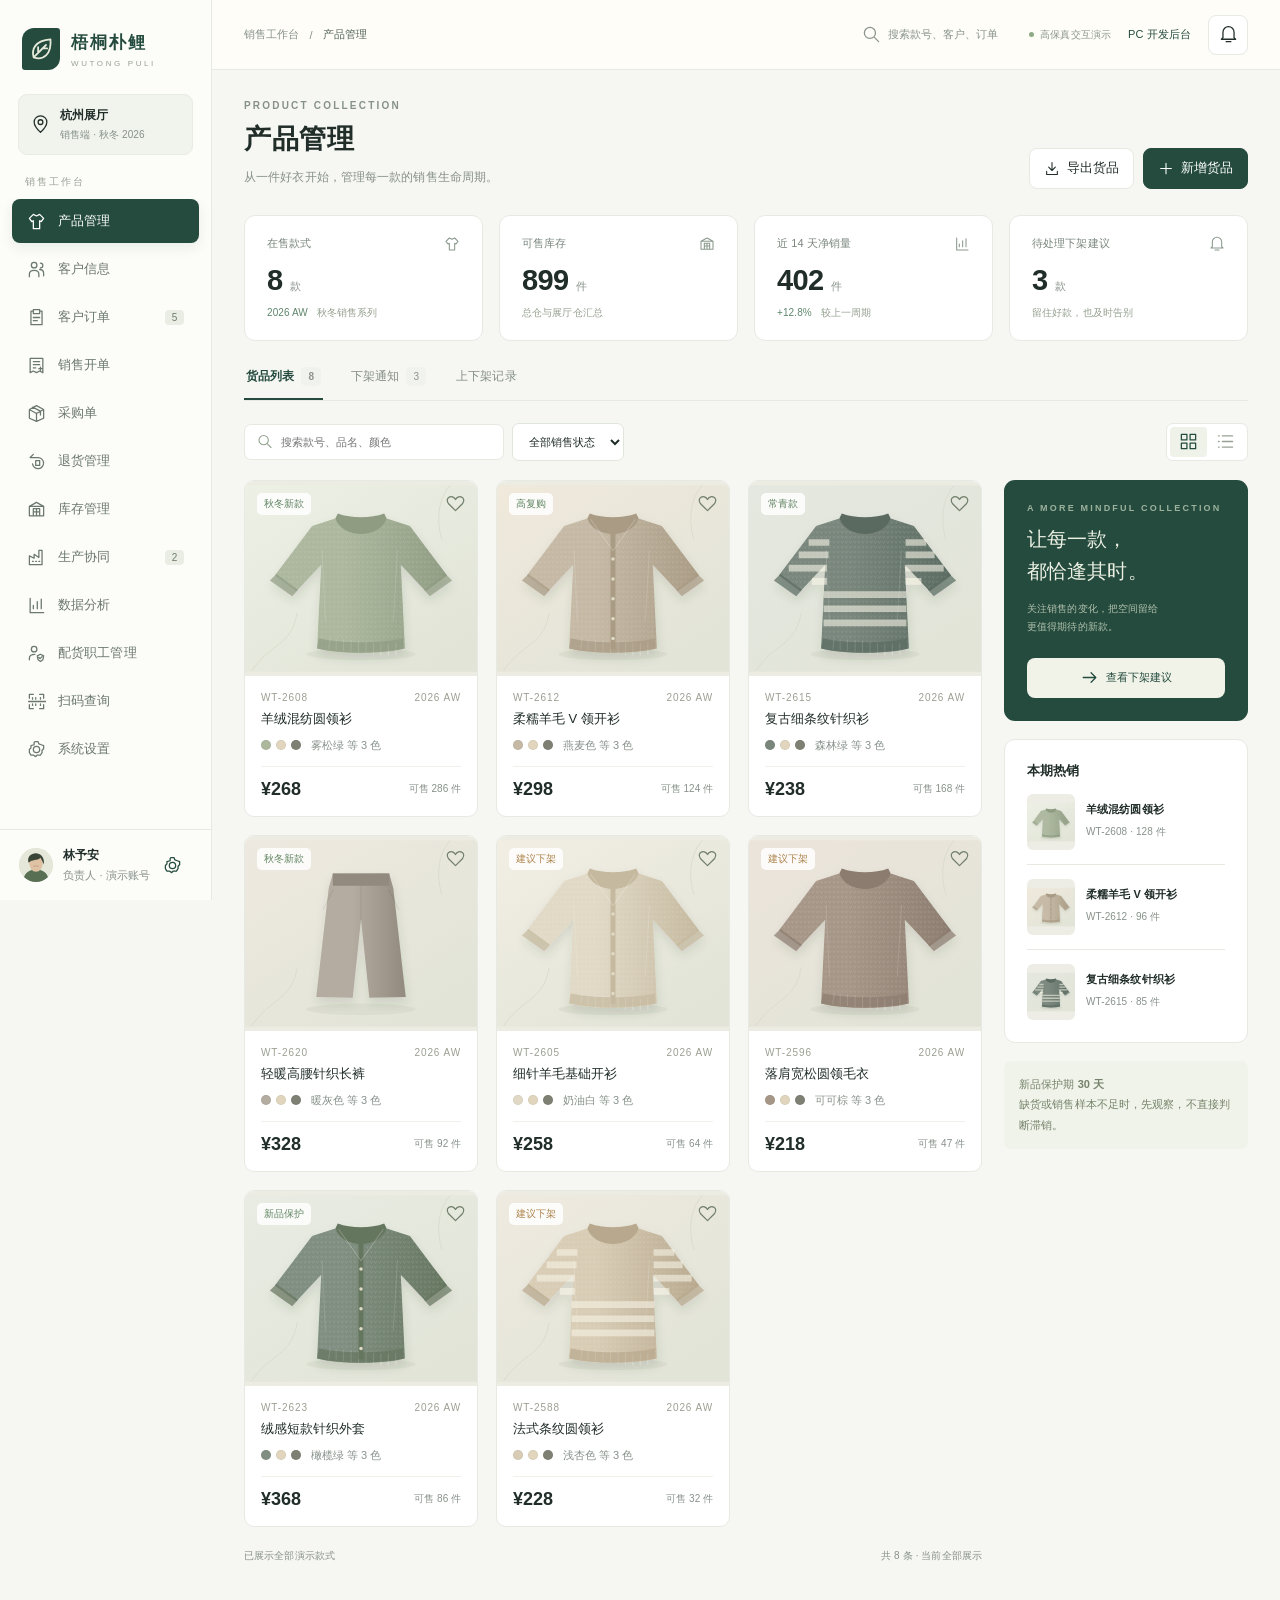
==== sales.html @ c3caf856 "Add sales and purchase document registers with filters and views" ====
<!DOCTYPE html>
<html lang="zh-CN"><head><meta charset="utf-8"><meta name="viewport" content="width=device-width,initial-scale=1"><meta name="theme-color" content="#244b3e"><meta name="description" content="梧桐朴鲤销售端高保真交互原型：产品、客户、订单、销售、退货、库存、生产协同、分析及配货管理。"><title>梧桐朴鲤 · 销售工作台</title><link rel="stylesheet" href="assets/sales-v8.css?v=9"><link rel="stylesheet" href="assets/document-lists.css?v=9"></head><body><div id="app"></div><div id="overlay"></div><div id="toasts" role="status" aria-live="polite"></div><script src="assets/sales-v8.js?v=9"></script><script src="assets/document-lists.js?v=9"></script></body></html>
---- assets/sales-v8.css ----
:root{--bg:#f6f6f2;--paper:#fff;--ink:#202d29;--muted:#87918b;--green:#244b3e;--green2:#35624e;--pale:#eaf0e9;--line:#e7eae3;--gold:#a47846;--amber:#aa773b;--red:#b86350;--shadow:0 12px 45px #243b2b0d}*{box-sizing:border-box}body{margin:0;font-family:Inter,'Microsoft YaHei','PingFang SC',sans-serif;color:var(--ink);background:var(--bg);font-size:13px;letter-spacing:.1px}button,input,select,textarea{font:inherit}button,a{touch-action:manipulation}button{cursor:pointer;border:1px solid var(--line);background:white;border-radius:8px;padding:10px 14px;color:var(--ink);display:inline-flex;align-items:center;justify-content:center;gap:7px;min-height:40px;transition:.18s}button:hover{border-color:#a7b8ac;background:#f3f6f1}button:disabled{opacity:.45;cursor:not-allowed}a{color:var(--green);text-decoration:none}button:focus-visible,a:focus-visible,input:focus-visible,select:focus-visible,textarea:focus-visible{outline:3px solid #91b6a2;outline-offset:3px}.primary{background:var(--green);border-color:var(--green);color:#fff}.primary:hover{background:#35604b;color:#fff}.soft{background:var(--pale);border-color:transparent;color:var(--green)}.danger{color:var(--red);background:#fbf1ed;border-color:#efdcd4}.textbtn{border:0;background:transparent;color:var(--green);padding:7px 3px}.iconbtn{padding:9px;width:40px;flex-shrink:0}.ico{width:19px;height:19px;fill:none;stroke:currentColor;stroke-width:1.6;stroke-linecap:round;stroke-linejoin:round;flex-shrink:0}.tiny{font-size:11px;color:var(--muted)}.subtle{color:var(--muted)}h1,h2,h3,p{margin:0}h1{font-size:27px;letter-spacing:.5px;font-weight:600}h2{font-size:16px;font-weight:600}h3{font-size:14px}p{line-height:1.8}.mono{font-variant-numeric:tabular-nums;letter-spacing:.5px}.eyebrow{font-size:10px;letter-spacing:2.2px;color:var(--muted);margin-bottom:10px;font-weight:600}.brand{display:flex;align-items:center;gap:11px;padding:28px 22px 24px}.brandmark{background:var(--green);color:#e6eadb;display:grid;place-items:center;width:38px;height:42px;border-radius:12px 3px 12px 3px}.brandmark .ico{width:27px;height:27px}.brand strong{font-size:17px;letter-spacing:2px}.brand small{display:block;font-size:8px;letter-spacing:2.6px;margin-top:5px;color:#99a294}.sidebar{width:212px;background:#fcfcf8;border-right:1px solid var(--line);position:fixed;inset:0 auto 0 0;z-index:30;display:flex;flex-direction:column}.store{margin:0 18px 20px;padding:12px;background:#f1f3ed;border:1px solid #e7ebe1;border-radius:9px;display:flex;align-items:center;gap:10px}.store b{font-size:12px;display:block}.store small{display:block;color:var(--muted);font-size:10px;margin-top:4px}.navlabel{padding:0 25px 10px;font-size:10px;color:#9ba498;letter-spacing:2px}.nav{padding:0 12px;flex:1;overflow:auto}.nav a{display:flex;align-items:center;gap:12px;padding:12px 15px;border-radius:8px;color:#6b786e;margin-bottom:4px;position:relative;font-size:13px;min-height:44px}.nav a.active{background:var(--green);color:#fff;box-shadow:0 5px 13px #254b3f14}.nav a:hover:not(.active){background:#edf0e9}.nav a em{font-style:normal;font-size:10px;background:#e9ede4;color:#6e7d6b;min-width:19px;text-align:center;border-radius:4px;padding:2px 4px;margin-left:auto}.nav a.active em{background:#476653;color:white}.navfoot{padding:15px 19px;border-top:1px solid var(--line);display:flex;gap:10px;align-items:center;font-size:12px}.avatar{width:34px;height:34px;border-radius:50%;background:#ece9df;overflow:hidden;flex-shrink:0}.avatar svg{width:100%;height:100%}.workspace{margin-left:212px}.topbar{height:70px;border-bottom:1px solid var(--line);padding:0 32px;display:flex;align-items:center;justify-content:space-between;background:#fffef9e6;gap:12px}.breadcrumb{display:flex;gap:10px;align-items:center;color:var(--muted);font-size:11px}.breadcrumb b{color:#536459;font-weight:500}.topactions{display:flex;align-items:center;gap:17px;font-size:11px}.topsearch{border:0;background:transparent;color:#8a948c;min-width:165px;font-size:11px}.demo{display:flex;align-items:center;gap:6px;color:#8a958b;font-size:10px}.dot{width:5px;height:5px;background:#8eaa85;border-radius:50%;display:inline-block}.main{max-width:1680px;margin:auto;padding:30px 32px 40px;min-height:calc(100dvh - 70px)}.pagehead{display:flex;justify-content:space-between;gap:20px;align-items:flex-end;margin-bottom:26px}.pagehead p{font-size:12px;color:var(--muted);margin-top:10px}.actions{display:flex;gap:9px;align-items:center;flex-wrap:wrap}.kpis{display:grid;grid-template-columns:repeat(4,1fr);gap:16px;margin-bottom:26px}.kpi{background:#fff;border:1px solid var(--line);padding:20px 22px;border-radius:11px;position:relative}.kpi-label{font-size:11px;color:#7a867e;display:flex;justify-content:space-between}.kpi-value{font-size:29px;font-weight:550;letter-spacing:-.6px;margin:12px 0 9px;font-variant-numeric:tabular-nums}.kpi-value small{font-size:11px;font-weight:400;letter-spacing:0;margin-left:7px;color:var(--muted)}.kpi-foot{font-size:10px;color:#94a08f}.kpi-foot b{color:#5e866c;font-weight:500;margin-right:6px}.kpi .ico{width:16px;height:16px;color:#8c9a8e}.tabs{display:flex;gap:26px;border-bottom:1px solid var(--line);margin-bottom:22px;overflow:auto;white-space:nowrap}.tabs a{color:#859084;font-size:12px;padding:0 2px 14px;position:relative;display:flex;gap:7px;align-items:center}.tabs a.active{color:var(--green);font-weight:600}.tabs a.active:after{position:absolute;bottom:0;left:0;right:0;height:2px;background:var(--green);content:''}.pill{display:inline-flex;align-items:center;gap:5px;border-radius:5px;padding:4px 7px;font-size:10px;white-space:nowrap;background:#edf3eb;color:#608461}.pill.amber{background:#f8efe3;color:#ad834b}.pill.red{background:#f9ece6;color:#b8735b}.pill.gray{background:#f0f2ed;color:#8c9489}.pill.blue{background:#e9f0f1;color:#66818a}.toolbar{display:flex;gap:10px;align-items:center;justify-content:space-between;margin-bottom:19px}.filters{display:flex;align-items:center;gap:8px;flex-wrap:wrap}.inputsearch{display:flex;align-items:center;background:white;border:1px solid var(--line);border-radius:7px;padding:0 12px;gap:8px}.inputsearch .ico{color:#92a18f;width:16px}.inputsearch input{border:0;background:transparent;width:210px;padding:11px 0;outline:none;font-size:11px}.filters select{font-size:11px;max-width:130px}.segmented{display:flex;border:1px solid var(--line);padding:3px;border-radius:7px;background:white}.segmented button{min-height:30px;padding:4px 9px;border:0;background:transparent;color:#98a193;border-radius:4px}.segmented button.active{background:#eef2e9;color:var(--green)}.products{display:grid;grid-template-columns:repeat(4,minmax(0,1fr));gap:18px}.productcard{border:1px solid var(--line);border-radius:10px;overflow:hidden;background:white;transition:.2s;text-align:left;display:block;padding:0;min-width:0}.productcard:hover{border-color:#b4c1b0;box-shadow:var(--shadow);transform:translateY(-2px);background:white}.productart{height:195px;position:relative;background:#ecece3;overflow:hidden;display:flex;align-items:center;justify-content:center}.productart>svg{width:100%;height:100%;display:block}.productart .pill{position:absolute;left:12px;top:12px;background:#ffffffd9}.productart .favorite{position:absolute;right:12px;top:13px;color:#73816d}.productbody{padding:16px}.productcode{font-size:10px;color:#9b9f91;letter-spacing:.9px;margin-bottom:7px;display:flex;justify-content:space-between}.productbody h3{font-size:13px;font-weight:500;margin-bottom:10px}.swatches{display:flex;align-items:center;gap:5px}.swatch{width:10px;height:10px;border-radius:50%;border:1px solid #0000000d}.productbottom{border-top:1px solid #f0f1eb;margin-top:13px;padding-top:12px;display:flex;justify-content:space-between;align-items:center}.price{font-size:18px;font-weight:550}.stocktext{font-size:10px;color:var(--muted)}.cataloglayout{display:grid;grid-template-columns:minmax(0,1fr) 244px;gap:22px}.cataloglayout .products{grid-template-columns:repeat(3,minmax(0,1fr))}.stack{display:flex;flex-direction:column;gap:18px}.panel{background:#fff;border:1px solid var(--line);border-radius:11px;overflow:hidden}.pad{padding:22px}.panelhead{padding:19px 22px;display:flex;align-items:center;justify-content:space-between;border-bottom:1px solid var(--line);gap:10px}.panelhead h2{font-size:13px}.panelhead span{font-size:10px}.note{padding:13px 15px;background:#f0f3ea;border-radius:7px;font-size:11px;color:#758269;line-height:1.9}.note.amber{background:#f8f1e6;color:#aa895b}.asidelead{background:var(--green);border-radius:11px;padding:23px;color:#ebf0e3;position:relative;overflow:hidden}.asidelead .eyebrow{color:#9db29d;font-size:9px}.asidelead h2{font-size:20px;font-weight:500;line-height:1.6}.asidelead p{font-size:10px;color:#b2c0ac;margin:13px 0 22px}.asidelead button{background:#f1f3e9;color:var(--green);width:100%;border:0;font-size:11px}.miniitem{display:flex;gap:11px;align-items:center;padding:14px 0;border-bottom:1px solid var(--line)}.miniitem:last-child{border:0;padding-bottom:0}.miniitem h3{font-size:11px;margin-bottom:6px}.miniitem p{font-size:10px;color:var(--muted)}.thumb{width:48px;height:56px;background:#edece5;border-radius:6px;overflow:hidden;flex-shrink:0}.thumb svg{width:100%;height:100%}.listfooter{display:flex;justify-content:space-between;align-items:center;margin-top:22px;font-size:10px;color:var(--muted)}.listfooter .actions button{padding:3px 10px;min-height:30px;font-size:10px}.tablewrap{overflow:auto}table{border-collapse:collapse;width:100%;text-align:left;font-size:11px;white-space:nowrap}th{font-weight:500;color:#91a08f;background:#f9faf6;padding:14px 17px;border-bottom:1px solid var(--line);font-size:10px}td{padding:17px;border-bottom:1px solid #eef0e9}tbody tr:last-child td{border-bottom:0}tbody tr:hover{background:#fcfcf9}td .textbtn{font-size:11px;min-height:26px;padding:0}td strong{font-weight:500}td small{display:block;color:var(--muted);font-size:10px;margin-top:6px}.productcell{display:flex;gap:11px;align-items:center}.empty{padding:60px;text-align:center;color:var(--muted);line-height:2}.two{display:grid;grid-template-columns:minmax(0,1.6fr) minmax(280px,1fr);gap:22px}.three{display:grid;grid-template-columns:repeat(3,1fr);gap:18px}.detailgrid{display:grid;grid-template-columns:repeat(2,1fr);gap:20px;margin:22px 0}.detailgrid dt{font-size:10px;color:var(--muted);margin-bottom:8px}.detailgrid dd{margin:0;font-size:12px}.rowline{display:flex;justify-content:space-between;align-items:center;padding:14px 0;border-bottom:1px solid var(--line);gap:12px;font-size:12px}.rowline:last-child{border:0}.timeline{margin:24px 0 0 8px}.event{position:relative;padding:0 0 28px 25px;border-left:1px solid #dce5d7}.event:before{content:'';position:absolute;left:-5px;top:1px;width:9px;height:9px;background:#c7d5c0;border-radius:50%;box-shadow:0 0 0 4px #f4f6f0}.event.active:before{background:#3e6850}.event:last-child{border-color:transparent;padding-bottom:0}.event b{font-size:12px;font-weight:500}.event p{font-size:10px;color:var(--muted);margin-top:7px}.progress{height:5px;border-radius:4px;background:#edf0e9;overflow:hidden;margin-top:8px}.progress>i{display:block;background:#6c9275;height:100%;border-radius:4px}.formgrid{display:grid;grid-template-columns:repeat(2,1fr);gap:17px}.field{display:flex;flex-direction:column;gap:9px;font-size:11px;margin-bottom:16px}.field label{color:#778474}.field input,.field select,.field textarea,input,select,textarea{border:1px solid #e0e6dc;padding:11px 12px;border-radius:7px;background:#fff;color:var(--ink);min-width:0}textarea{resize:vertical;min-height:95px;line-height:1.8}.field input:focus,.field textarea:focus{border-color:#8baa88;outline:none}.field small{font-size:10px;color:var(--muted)}.field.full{grid-column:1/-1}.matrix input{width:60px;padding:8px;text-align:center;font-size:12px}.matrix td,.matrix th{text-align:center}.matrix td:first-child,.matrix th:first-child{text-align:left}.summarytotal{background:#f4f6ef;margin:18px -22px -22px;padding:22px}.summarytotal .price{font-size:30px;color:var(--green)}.summarytotal button{width:100%;margin-top:20px}.floatingnote{position:fixed;bottom:14px;left:232px;font-size:9px;color:#9ca594;pointer-events:none}.drawerback{position:fixed;inset:0;z-index:80;background:#14251e40;backdrop-filter:blur(3px);display:flex;justify-content:flex-end}.drawer{background:var(--bg);height:100%;width:min(600px,100%);display:flex;flex-direction:column;box-shadow:-10px 0 50px #172b2217;animation:slide .23s}.drawer.wide{width:min(850px,100%)}.drawerheader{display:flex;justify-content:space-between;align-items:center;padding:23px 28px;border-bottom:1px solid var(--line);background:white}.drawerheader h2{font-size:18px}.drawerbody{padding:25px 28px;overflow:auto;flex:1}.drawerfooter{background:white;border-top:1px solid var(--line);padding:17px 28px;display:flex;gap:10px;justify-content:flex-end}.drawer .tabs{gap:22px}.drawer .productart{height:255px;border-radius:9px}.toast{position:fixed;bottom:30px;left:50%;transform:translateX(-50%);z-index:120;background:#244b3e;color:white;border-radius:9px;padding:14px 23px;box-shadow:0 10px 40px #102f2530;display:flex;align-items:center;gap:9px;font-size:12px}.chart{width:100%;height:230px;display:block}.chart text{font-size:10px;fill:#9ba594;font-family:inherit}.chart .grid{stroke:#edf0e7;stroke-dasharray:4 4}.chartlegend{display:flex;gap:20px;font-size:10px;color:var(--muted)}.chartlegend i{display:inline-block;width:7px;height:7px;border-radius:50%;margin-right:6px;background:#547d5d}.chartlegend i.light{background:#c6d2b7}.rank{display:flex;align-items:center;gap:12px;padding:14px 0}.rank em{font-style:normal;font-size:11px;color:#a0a890}.rank .rankbody{flex:1}.rank h3{font-size:11px;font-weight:500;display:flex;justify-content:space-between}.rank p{font-size:10px;color:var(--muted);margin-top:5px}.member{padding:24px}.member .avatar{width:60px;height:60px}.memberhead{display:flex;gap:13px;align-items:center;margin-bottom:20px}.memberhead h3{font-size:15px;margin-bottom:7px}.memberstats{display:flex;justify-content:space-between;border-top:1px solid var(--line);padding-top:18px}.memberstats b{display:block;font-size:22px;font-weight:500}.memberstats small{display:block;font-size:10px;color:var(--muted);margin-top:6px}.rule{counter-increment:rule;display:flex;gap:16px;padding:22px;border-bottom:1px solid var(--line)}.rule:before{content:counter(rule,decimal-leading-zero);color:#839776;font-size:23px}.rule h3{margin-bottom:9px;font-size:13px}.rule p{font-size:11px;color:#84917d}.scanbox{height:330px;background:#e8ede3;display:flex;align-items:center;justify-content:center;position:relative;border-radius:10px;overflow:hidden}.scanframe{width:190px;height:215px;border:1px solid #6e886060;border-radius:15px;position:relative}.scanframe:after{content:'';position:absolute;left:-15px;right:-15px;top:50%;height:2px;background:#648b58;box-shadow:0 0 24px #86b572;animation:scan 4s infinite}.scanframe svg{width:100%;height:100%}.scanbox small{position:absolute;bottom:20px;color:#8a9780;font-size:10px}.toggle{width:35px;height:20px;min-height:20px;padding:2px;border-radius:20px;background:#dce3d7;justify-content:flex-start;border:0}.toggle:before{content:'';height:16px;width:16px;border-radius:50%;background:white;box-shadow:0 1px 3px #17331d20}.toggle.on{background:#4f7955;justify-content:flex-end}.checkrow{display:flex;gap:10px;align-items:center;font-size:12px;line-height:1.8;margin:13px 0}.checkrow input{accent-color:var(--green)}.sharepage{max-width:700px;padding:36px 24px;margin:auto}.sharepage .brand{justify-content:center}.sharepage .hero{background:var(--green);color:white;padding:28px;border-radius:12px;margin-bottom:20px}.sharepage .hero p{color:#c2cfb9;font-size:12px}.sharepage h1{font-size:25px;margin:12px 0}.error{color:var(--red);font-size:11px;line-height:1.8;margin-top:9px}.menutoggle{display:none}.mobileclose{display:none}.chartclick{cursor:pointer}.actions .ico{width:16px}.printonly{display:none}@keyframes slide{from{transform:translateX(40px);opacity:.5}to{transform:translateX(0);opacity:1}}@keyframes scan{0%,100%{top:25%}50%{top:75%}}@media(min-width:1550px){.cataloglayout .products{grid-template-columns:repeat(4,minmax(0,1fr))}.productart{height:215px}}@media(max-width:1200px){.sidebar{width:186px}.brand{padding:25px 17px}.brand strong{font-size:15px}.nav a{padding:11px 12px;font-size:12px}.workspace{margin-left:186px}.main{padding:25px 22px}.topbar{padding:0 22px}.cataloglayout{grid-template-columns:minmax(0,1fr) 210px;gap:16px}.cataloglayout .products{grid-template-columns:repeat(2,minmax(0,1fr))}.productart{height:180px}.kpi{padding:18px 16px}.kpi-value{font-size:25px}.floatingnote{left:205px}.topsearch{min-width:100px}.three{gap:12px}.member{padding:18px}}@media(max-width:960px){.cataloglayout{grid-template-columns:1fr}.cataloglayout>.stack{display:grid;grid-template-columns:1fr 1fr}.cataloglayout .products{grid-template-columns:repeat(3,minmax(0,1fr))}.two{grid-template-columns:1fr}.topactions .demo,.topsearch{display:none}.kpis{gap:10px}.kpi{padding:16px 13px}.kpi-value{font-size:23px}.three{grid-template-columns:repeat(2,1fr)}.toolbar{align-items:flex-start}.productart{height:165px}.filters select{max-width:105px}.inputsearch input{width:170px}.pagehead{align-items:flex-start}.pagehead>.actions{justify-content:flex-end}}@media(max-width:700px){.sidebar{transform:translateX(-100%);transition:.2s;width:220px;box-shadow:10px 0 50px #263c301a}.sidebar.open{transform:translateX(0)}.mobileclose{display:flex;position:absolute;right:5px;top:4px;width:28px;min-height:28px;border:0}.workspace{margin:0}.menutoggle{display:inline-flex}.main{padding:22px 16px 45px}.topbar{padding:0 16px;height:60px}.topactions{gap:10px}.topactions>a{display:none}.pagehead{gap:10px;flex-wrap:wrap;margin-bottom:20px}h1{font-size:24px}.eyebrow{font-size:9px}.pagehead p{font-size:11px}.kpis{grid-template-columns:repeat(2,1fr);margin-bottom:22px}.cataloglayout .products,.products{grid-template-columns:repeat(2,minmax(0,1fr));gap:12px}.productart{height:165px}.productbody{padding:12px}.productbody h3{font-size:12px}.toolbar{flex-wrap:wrap}.filters{gap:7px}.inputsearch{width:100%}.inputsearch input{width:100%}.tabs{gap:22px}.cataloglayout>.stack{display:flex}.three{grid-template-columns:1fr}.formgrid{gap:10px}.drawerheader,.drawerbody,.drawerfooter{padding:18px}.floatingnote{left:16px;font-size:8px}.breadcrumb{gap:6px}.panelhead{padding:18px}.pad{padding:18px}.price{font-size:16px}.toast{width:85%;bottom:25px;justify-content:center}.detailgrid{gap:16px}.tablewrap{max-width:100%}.summarytotal{margin:18px -18px -18px;padding:18px}}@media print{body{background:white}.sidebar,.topbar,.pagehead .actions,.tabs,.toolbar,.floatingnote,.toast,.drawerback{display:none!important}.workspace{margin:0}.main{padding:10px}.panel{break-inside:avoid}.printonly{display:block}.products{grid-template-columns:repeat(3,1fr)}button{display:none!important}*{box-shadow:none!important}}
.two>*,.three>*,.formgrid>*,.panel,.stack{min-width:0}.productcell>div>small{display:block;color:var(--muted);font-size:10px;margin-top:6px}.floatingnote{position:static;margin-left:212px;padding:0 32px 16px;pointer-events:none}@media(max-width:1200px){.floatingnote{margin-left:186px;padding-left:22px}}@media(max-width:700px){.floatingnote{margin-left:0;padding-left:16px}}
@media(min-width:701px) and (max-width:1200px){.cataloglayout{grid-template-columns:1fr}.cataloglayout .products{grid-template-columns:repeat(3,minmax(0,1fr))}.cataloglayout>.stack{display:grid;grid-template-columns:1fr 1fr}.cataloglayout>.stack>.note{grid-column:1/-1}.navfoot{padding:15px 12px}.navfoot small{font-size:9px}}@media(prefers-reduced-motion:reduce){.drawer,.scanframe:after{animation:none}*{scroll-behavior:auto!important;transition:none!important}}
---- assets/document-lists.css ----
.docviews{display:flex;gap:8px;flex-wrap:wrap;margin-bottom:18px}.docviews button{min-width:105px}.docfilters{padding:20px;display:grid;grid-template-columns:repeat(6,minmax(0,1fr));gap:15px;margin-bottom:22px}.docfilters>label{display:flex;flex-direction:column;gap:8px;font-size:11px;color:#7a8778;min-width:0}.docfilters input,.docfilters select{width:100%;min-width:0;font-size:12px;background:#fcfdf9}.docfilterfoot{grid-column:1/-1;display:flex;align-items:center;justify-content:space-between;border-top:1px solid var(--line);padding-top:12px}.docfilterfoot input{width:auto}.doctotals{display:flex;justify-content:flex-end;gap:26px;padding:18px 22px;background:#eff3e9;font-size:12px;flex-wrap:wrap}.doctotals b{color:var(--green);font-size:15px;margin-left:7px}.documenttable table{min-width:1350px}.documenttable .tablewrap{max-height:620px;overflow:auto}.documenttable th{position:sticky;top:0;z-index:2}.documenttable td:last-child,.documenttable th:last-child{position:sticky;right:0;background:#fcfdf9;box-shadow:-3px 0 5px #253b2208}.documenttable th:last-child{z-index:3}@media(max-width:1200px){.docfilters{grid-template-columns:repeat(4,minmax(0,1fr))}}@media(max-width:700px){.docfilters{grid-template-columns:repeat(2,minmax(0,1fr));padding:15px;gap:12px}.doctotals{justify-content:flex-start;gap:14px}.docfilterfoot{flex-wrap:wrap}.docviews button{min-width:0;font-size:11px}}
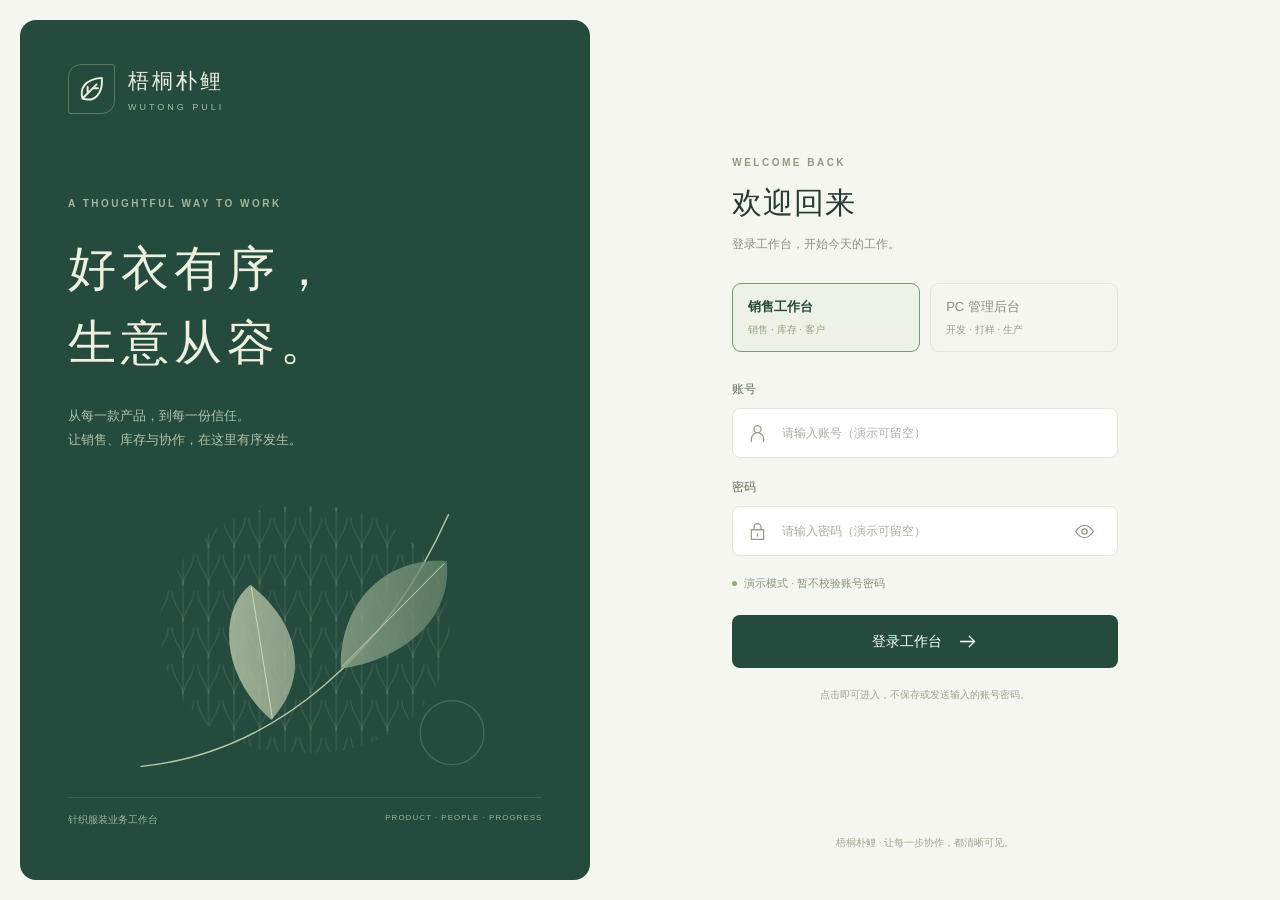
==== commit 22fce9bf: "Add branded no-validation preview login and workspace entry" ====
--- a/sales.html
+++ b/sales.html
@@ -1,2 +1,2 @@
 <!DOCTYPE html>
-<html lang="zh-CN"><head><meta charset="utf-8"><meta name="viewport" content="width=device-width,initial-scale=1"><meta name="theme-color" content="#244b3e"><meta name="description" content="梧桐朴鲤销售端高保真交互原型：产品、客户、订单、销售、退货、库存、生产协同、分析及配货管理。"><title>梧桐朴鲤 · 销售工作台</title><link rel="stylesheet" href="assets/sales-v8.css?v=9"><link rel="stylesheet" href="assets/document-lists.css?v=9"></head><body><div id="app"></div><div id="overlay"></div><div id="toasts" role="status" aria-live="polite"></div><script src="assets/sales-v8.js?v=9"></script><script src="assets/document-lists.js?v=9"></script></body></html>
+<html lang="zh-CN"><head><script src="assets/preview-entry.js?v=10"></script><meta charset="utf-8"><meta name="viewport" content="width=device-width,initial-scale=1"><meta name="theme-color" content="#244b3e"><meta name="description" content="梧桐朴鲤销售端高保真交互原型：产品、客户、订单、销售、退货、库存、生产协同、分析及配货管理。"><title>梧桐朴鲤 · 销售工作台</title><link rel="stylesheet" href="assets/sales-v8.css?v=9"><link rel="stylesheet" href="assets/document-lists.css?v=9"></head><body><div id="app"></div><div id="overlay"></div><div id="toasts" role="status" aria-live="polite"></div><script src="assets/sales-v8.js?v=9"></script><script src="assets/document-lists.js?v=9"></script><script src="assets/preview-account.js?v=10"></script></body></html>
